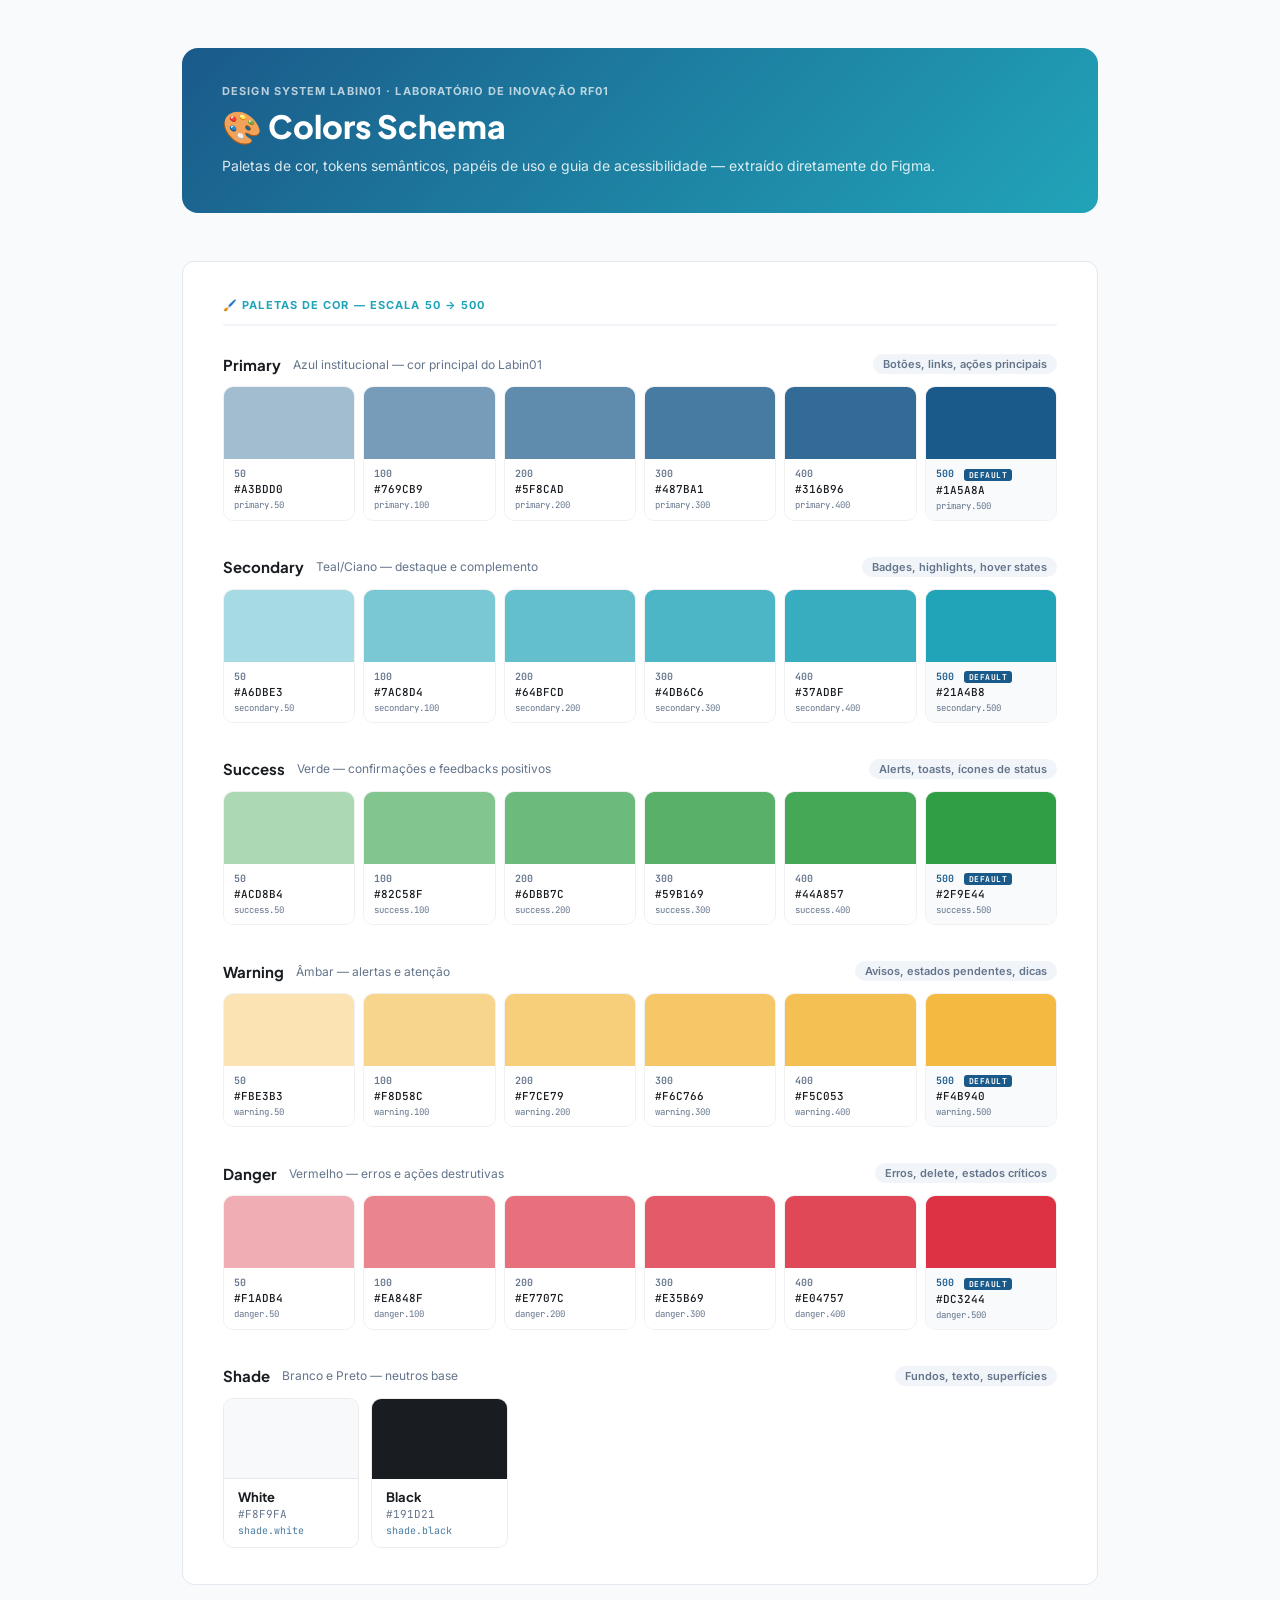
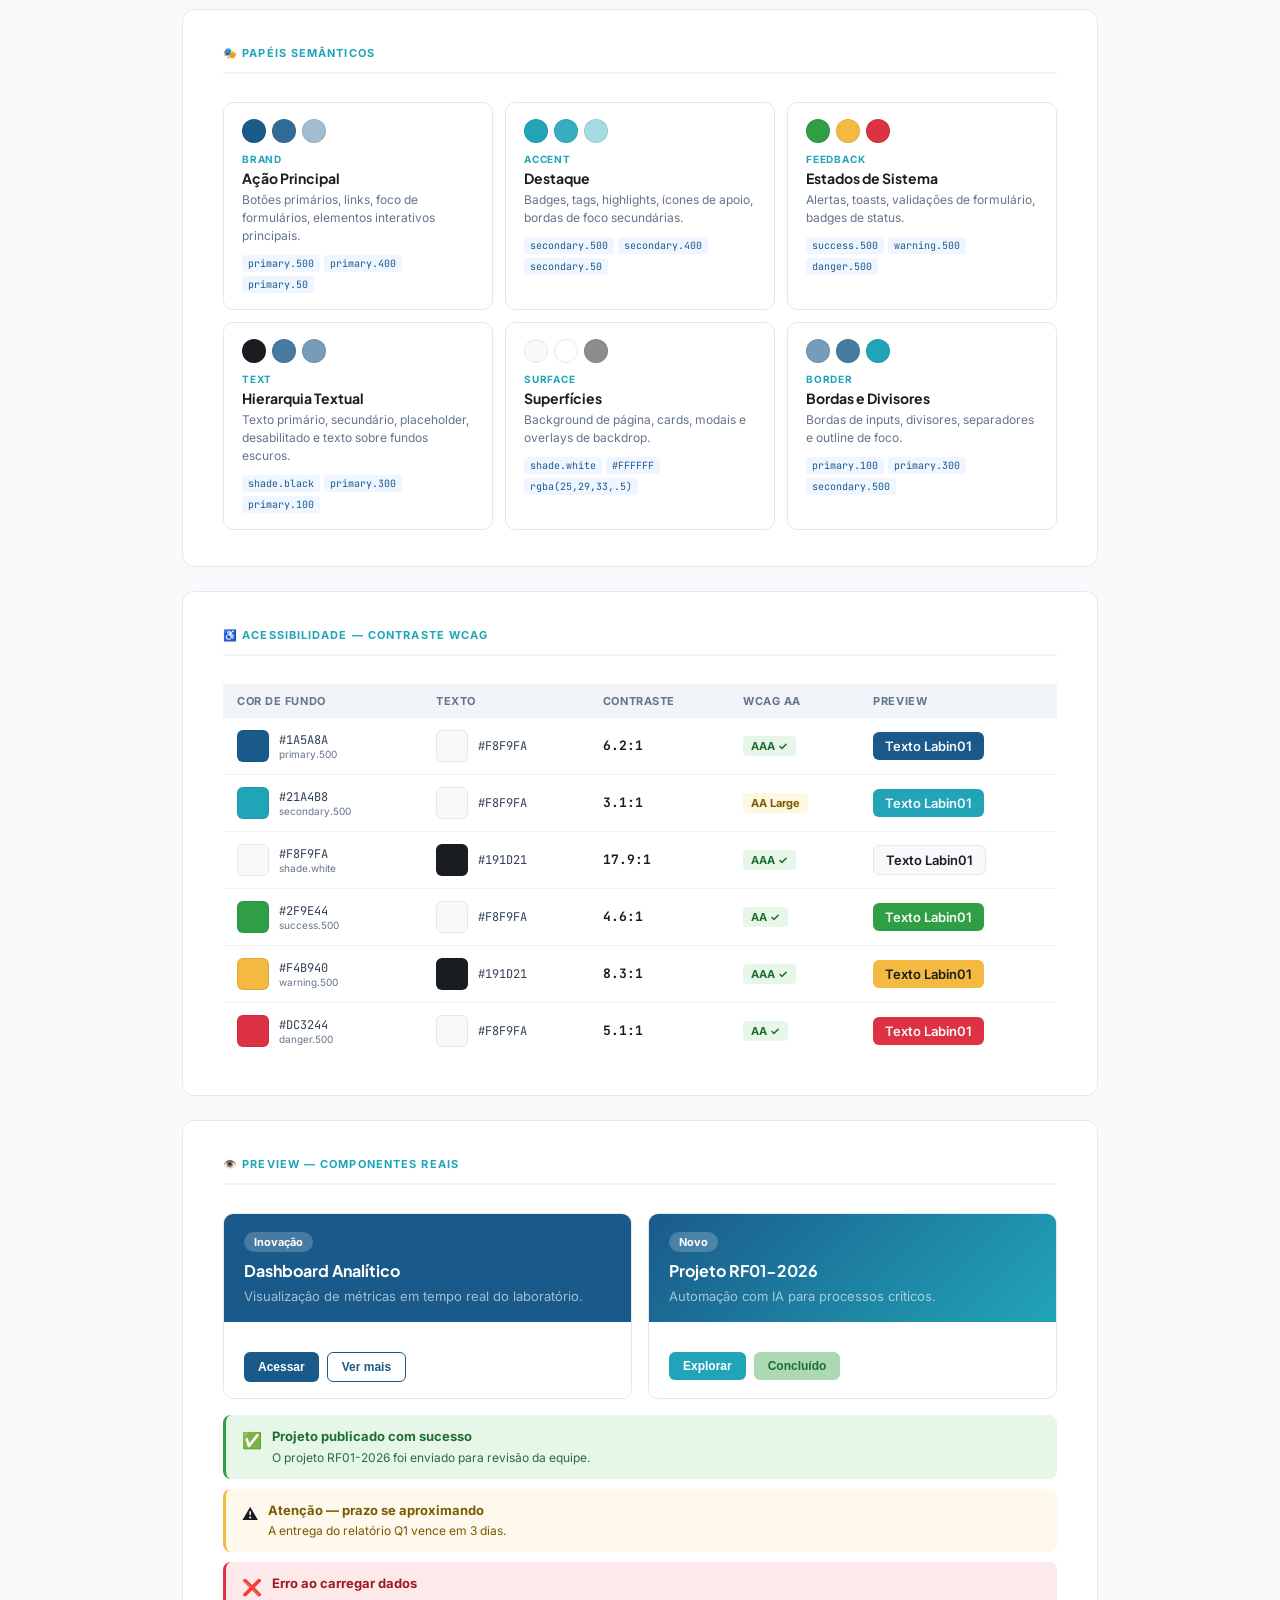
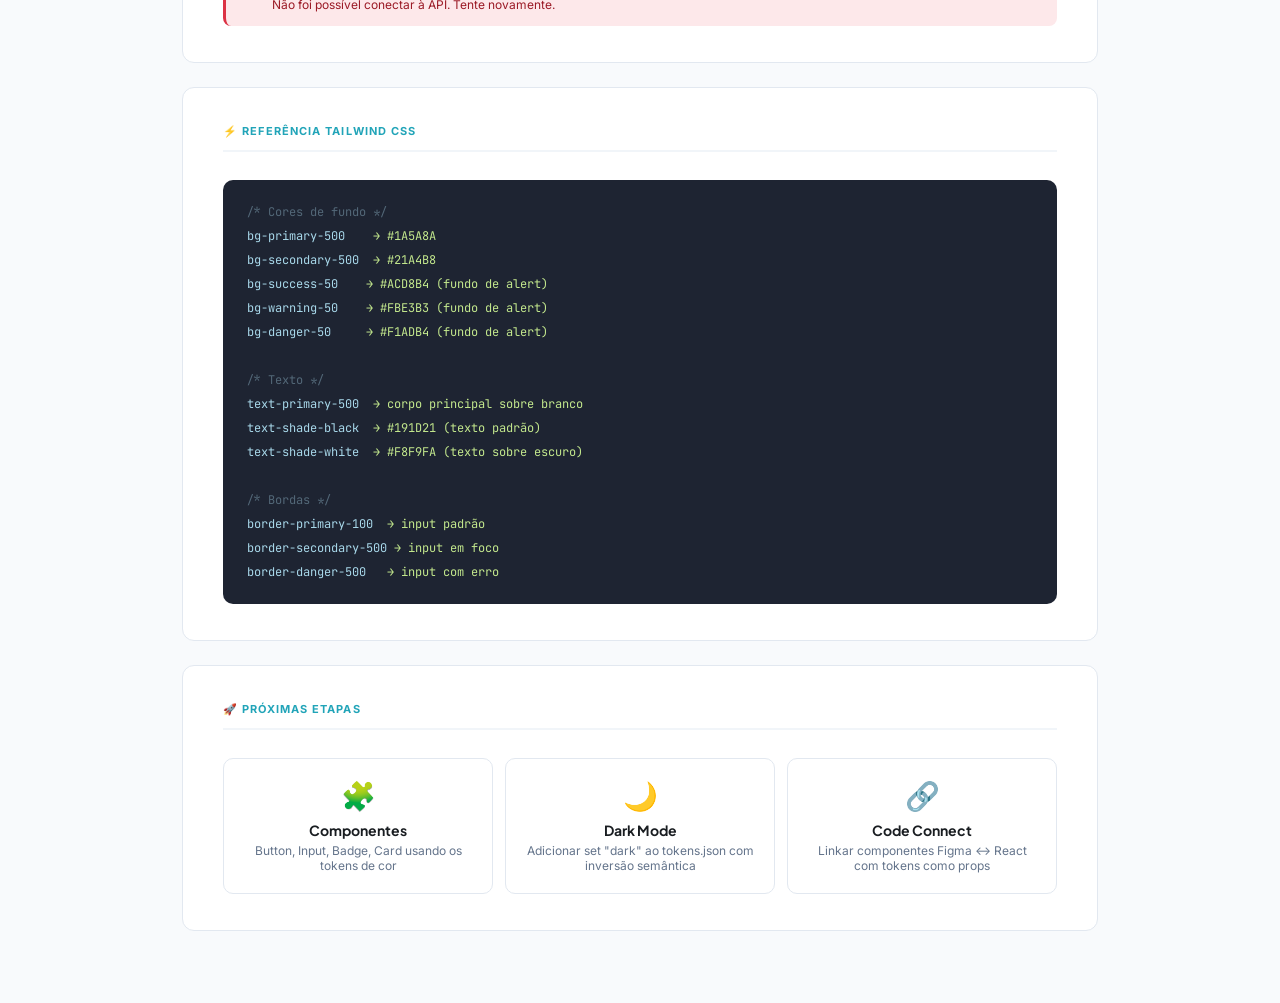
==== ds-pages/colors-schema.html @ 7c52282b "first commit" ====
<!doctype html>
<html lang="pt-BR">
  <head>
    <meta charset="UTF-8" />
    <meta name="viewport" content="width=device-width, initial-scale=1.0" />
    <title>Colors Schema — Design System Labin01</title>
    <link
      href="https://fonts.googleapis.com/css2?family=Inter:wght@300;400;500;600;700;800&family=Plus+Jakarta+Sans:wght@400;500;600;700;800&family=JetBrains+Mono:wght@400;500&display=swap"
      rel="stylesheet"
    />
    <style>
      *,
      *::before,
      *::after {
        box-sizing: border-box;
        margin: 0;
        padding: 0;
      }

      :root {
        --font-h: "Plus Jakarta Sans", sans-serif;
        --font-s: "Inter", sans-serif;
        --font-m: "JetBrains Mono", monospace;
        --black: #191d21;
        --white: #f8f9fa;
        --gray50: #f8fafc;
        --gray100: #f1f5f9;
        --gray200: #e2e8f0;
        --gray500: #64748b;
        --gray700: #334155;

        /* Labin01 Tokens */
        --primary-50: #a3bdd0;
        --primary-100: #769cb9;
        --primary-200: #5f8cad;
        --primary-300: #487ba1;
        --primary-400: #316b96;
        --primary-500: #1a5a8a;

        --secondary-50: #a6dbe3;
        --secondary-100: #7ac8d4;
        --secondary-200: #64bfcd;
        --secondary-300: #4db6c6;
        --secondary-400: #37adbf;
        --secondary-500: #21a4b8;

        --success-50: #acd8b4;
        --success-100: #82c58f;
        --success-200: #6dbb7c;
        --success-300: #59b169;
        --success-400: #44a857;
        --success-500: #2f9e44;

        --warning-50: #fbe3b3;
        --warning-100: #f8d58c;
        --warning-200: #f7ce79;
        --warning-300: #f6c766;
        --warning-400: #f5c053;
        --warning-500: #f4b940;

        --danger-50: #f1adb4;
        --danger-100: #ea848f;
        --danger-200: #e7707c;
        --danger-300: #e35b69;
        --danger-400: #e04757;
        --danger-500: #dc3244;
      }

      body {
        font-family: var(--font-s);
        background: var(--gray50);
        color: var(--black);
        padding: 48px 32px;
        max-width: 980px;
        margin: 0 auto;
      }

      /* ── Header ── */
      .ds-header {
        background: linear-gradient(
          135deg,
          var(--primary-500) 0%,
          var(--secondary-500) 100%
        );
        border-radius: 16px;
        padding: 36px 40px;
        color: white;
        margin-bottom: 48px;
      }
      .ds-header .label {
        font-size: 11px;
        font-weight: 700;
        letter-spacing: 0.1em;
        text-transform: uppercase;
        opacity: 0.7;
        margin-bottom: 8px;
      }
      .ds-header h1 {
        font-family: var(--font-h);
        font-size: 32px;
        font-weight: 800;
      }
      .ds-header p {
        margin-top: 8px;
        opacity: 0.85;
        font-size: 14px;
        line-height: 1.6;
      }

      /* ── Section ── */
      .section {
        background: white;
        border-radius: 12px;
        padding: 36px 40px;
        margin-bottom: 24px;
        border: 1px solid var(--gray200);
      }
      .section-title {
        font-size: 11px;
        font-weight: 700;
        letter-spacing: 0.1em;
        text-transform: uppercase;
        color: var(--secondary-500);
        margin-bottom: 28px;
        padding-bottom: 12px;
        border-bottom: 2px solid var(--gray100);
      }

      /* ── Palette row ── */
      .palette {
        margin-bottom: 36px;
      }
      .palette:last-child {
        margin-bottom: 0;
      }
      .palette-header {
        display: flex;
        align-items: center;
        gap: 12px;
        margin-bottom: 12px;
      }
      .palette-name {
        font-family: var(--font-h);
        font-size: 15px;
        font-weight: 700;
        color: var(--black);
      }
      .palette-desc {
        font-size: 12px;
        color: var(--gray500);
      }
      .palette-use {
        margin-left: auto;
        font-size: 11px;
        font-weight: 600;
        color: var(--gray500);
        background: var(--gray100);
        padding: 3px 10px;
        border-radius: 20px;
      }

      .swatches {
        display: grid;
        grid-template-columns: repeat(6, 1fr);
        gap: 8px;
      }

      .swatch {
        border-radius: 10px;
        overflow: hidden;
        border: 1px solid rgba(0, 0, 0, 0.06);
      }
      .swatch-color {
        height: 72px;
        width: 100%;
      }
      .swatch-info {
        padding: 8px 10px;
        background: white;
      }
      .swatch-scale {
        font-family: var(--font-m);
        font-size: 10px;
        font-weight: 600;
        color: var(--gray500);
      }
      .swatch-hex {
        font-family: var(--font-m);
        font-size: 11px;
        font-weight: 500;
        color: var(--black);
        margin-top: 2px;
      }
      .swatch-token {
        font-family: var(--font-m);
        font-size: 9px;
        color: var(--gray500);
        margin-top: 3px;
        white-space: nowrap;
        overflow: hidden;
        text-overflow: ellipsis;
      }
      .swatch.is-default .swatch-color {
        position: relative;
      }
      .swatch.is-default .swatch-info {
        background: var(--gray50);
      }
      .swatch.is-default .swatch-scale {
        color: var(--primary-500);
      }
      .default-badge {
        display: inline-block;
        font-size: 8px;
        font-weight: 700;
        letter-spacing: 0.06em;
        text-transform: uppercase;
        background: var(--primary-500);
        color: white;
        padding: 1px 5px;
        border-radius: 3px;
        margin-left: 4px;
        vertical-align: middle;
      }

      /* ── Shade special ── */
      .shade-row {
        display: flex;
        gap: 12px;
      }
      .shade-card {
        flex: 1;
        border-radius: 10px;
        overflow: hidden;
        border: 1px solid rgba(0, 0, 0, 0.08);
      }
      .shade-color {
        height: 80px;
      }
      .shade-info {
        padding: 10px 14px;
        background: white;
      }
      .shade-name {
        font-family: var(--font-h);
        font-size: 13px;
        font-weight: 700;
        color: var(--black);
      }
      .shade-hex {
        font-family: var(--font-m);
        font-size: 11px;
        color: var(--gray500);
        margin-top: 2px;
      }
      .shade-token {
        font-family: var(--font-m);
        font-size: 10px;
        color: var(--primary-300);
        margin-top: 3px;
      }

      /* ── Semantic roles ── */
      .roles-grid {
        display: grid;
        grid-template-columns: 1fr 1fr 1fr;
        gap: 12px;
      }
      .role-card {
        border: 1px solid var(--gray200);
        border-radius: 10px;
        padding: 16px 18px;
      }
      .role-dot-row {
        display: flex;
        gap: 6px;
        margin-bottom: 10px;
      }
      .role-dot {
        width: 24px;
        height: 24px;
        border-radius: 50%;
        border: 1px solid rgba(0, 0, 0, 0.08);
      }
      .role-label {
        font-size: 10px;
        font-weight: 700;
        letter-spacing: 0.08em;
        text-transform: uppercase;
        color: var(--secondary-500);
        margin-bottom: 4px;
      }
      .role-title {
        font-family: var(--font-h);
        font-size: 14px;
        font-weight: 700;
        color: var(--black);
        margin-bottom: 4px;
      }
      .role-desc {
        font-size: 12px;
        color: var(--gray500);
        line-height: 1.5;
        margin-bottom: 10px;
      }
      .role-tokens {
        display: flex;
        flex-wrap: wrap;
        gap: 4px;
      }
      .role-token {
        font-family: var(--font-m);
        font-size: 10px;
        background: #f0f6ff;
        color: var(--primary-500);
        padding: 2px 6px;
        border-radius: 3px;
      }

      /* ── Contrast table ── */
      .contrast-table {
        width: 100%;
        border-collapse: collapse;
        font-size: 13px;
      }
      .contrast-table th {
        text-align: left;
        padding: 10px 14px;
        background: var(--gray100);
        font-size: 11px;
        font-weight: 700;
        letter-spacing: 0.05em;
        text-transform: uppercase;
        color: var(--gray500);
      }
      .contrast-table td {
        padding: 12px 14px;
        border-bottom: 1px solid var(--gray100);
        vertical-align: middle;
      }
      .contrast-table tr:last-child td {
        border-bottom: none;
      }
      .contrast-swatch {
        display: flex;
        align-items: center;
        gap: 10px;
      }
      .cs-color {
        width: 32px;
        height: 32px;
        border-radius: 6px;
        border: 1px solid rgba(0, 0, 0, 0.08);
        flex-shrink: 0;
      }
      .cs-hex {
        font-family: var(--font-m);
        font-size: 12px;
        color: var(--gray700);
      }
      .contrast-badge {
        display: inline-block;
        padding: 3px 8px;
        border-radius: 4px;
        font-size: 11px;
        font-weight: 700;
      }
      .badge-aaa {
        background: #e6f7ea;
        color: #1e6e30;
      }
      .badge-aa {
        background: #fff8e1;
        color: #7a5a00;
      }
      .badge-fail {
        background: #fde8ea;
        color: #9b1a26;
      }
      .preview-text {
        padding: 6px 12px;
        border-radius: 6px;
        font-size: 13px;
        font-weight: 600;
        display: inline-block;
      }

      /* ── Usage preview ── */
      .preview-grid {
        display: grid;
        grid-template-columns: 1fr 1fr;
        gap: 16px;
      }
      .prev-card {
        border-radius: 10px;
        overflow: hidden;
        border: 1px solid var(--gray200);
      }
      .prev-header {
        padding: 16px 20px;
      }
      .prev-body {
        padding: 16px 20px;
        background: white;
      }
      .prev-tag {
        display: inline-block;
        font-size: 11px;
        font-weight: 700;
        padding: 3px 10px;
        border-radius: 20px;
        margin-bottom: 8px;
      }
      .prev-title {
        font-family: var(--font-h);
        font-size: 16px;
        font-weight: 700;
        margin-bottom: 6px;
      }
      .prev-text {
        font-size: 13px;
        line-height: 1.5;
        opacity: 0.75;
      }
      .prev-actions {
        display: flex;
        gap: 8px;
        margin-top: 14px;
        flex-wrap: wrap;
      }
      .prev-btn {
        padding: 7px 14px;
        border-radius: 6px;
        font-size: 12px;
        font-weight: 600;
        border: none;
        cursor: pointer;
      }

      /* ── Alerts preview ── */
      .alerts {
        display: flex;
        flex-direction: column;
        gap: 10px;
      }
      .alert {
        display: flex;
        align-items: flex-start;
        gap: 10px;
        padding: 12px 16px;
        border-radius: 8px;
        font-size: 13px;
        line-height: 1.5;
      }
      .alert-icon {
        font-size: 16px;
        flex-shrink: 0;
        margin-top: 1px;
      }
      .alert-title {
        font-weight: 700;
        margin-bottom: 2px;
        font-size: 13px;
      }

      /* ── Next steps ── */
      .next-grid {
        display: grid;
        grid-template-columns: repeat(3, 1fr);
        gap: 12px;
      }
      .next-card {
        background: white;
        border: 1px solid var(--gray200);
        border-radius: 10px;
        padding: 20px;
        text-align: center;
      }
      .next-icon {
        font-size: 28px;
        margin-bottom: 8px;
      }
      .next-title {
        font-family: var(--font-h);
        font-size: 14px;
        font-weight: 700;
        color: var(--black);
        margin-bottom: 4px;
      }
      .next-desc {
        font-size: 12px;
        color: var(--gray500);
      }
    </style>
  </head>
  <body>
    <!-- HEADER -->
    <div class="ds-header">
      <div class="label">
        Design System Labin01 · Laboratório de Inovação RF01
      </div>
      <h1>🎨 Colors Schema</h1>
      <p>
        Paletas de cor, tokens semânticos, papéis de uso e guia de
        acessibilidade — extraído diretamente do Figma.
      </p>
    </div>

    <!-- PALETTES -->
    <div class="section">
      <div class="section-title">🖌️ Paletas de Cor — Escala 50 → 500</div>

      <!-- PRIMARY -->
      <div class="palette">
        <div class="palette-header">
          <div class="palette-name">Primary</div>
          <div class="palette-desc">
            Azul institucional — cor principal do Labin01
          </div>
          <div class="palette-use">Botões, links, ações principais</div>
        </div>
        <div class="swatches">
          <div class="swatch">
            <div class="swatch-color" style="background: #a3bdd0"></div>
            <div class="swatch-info">
              <div class="swatch-scale">50</div>
              <div class="swatch-hex">#A3BDD0</div>
              <div class="swatch-token">primary.50</div>
            </div>
          </div>
          <div class="swatch">
            <div class="swatch-color" style="background: #769cb9"></div>
            <div class="swatch-info">
              <div class="swatch-scale">100</div>
              <div class="swatch-hex">#769CB9</div>
              <div class="swatch-token">primary.100</div>
            </div>
          </div>
          <div class="swatch">
            <div class="swatch-color" style="background: #5f8cad"></div>
            <div class="swatch-info">
              <div class="swatch-scale">200</div>
              <div class="swatch-hex">#5F8CAD</div>
              <div class="swatch-token">primary.200</div>
            </div>
          </div>
          <div class="swatch">
            <div class="swatch-color" style="background: #487ba1"></div>
            <div class="swatch-info">
              <div class="swatch-scale">300</div>
              <div class="swatch-hex">#487BA1</div>
              <div class="swatch-token">primary.300</div>
            </div>
          </div>
          <div class="swatch">
            <div class="swatch-color" style="background: #316b96"></div>
            <div class="swatch-info">
              <div class="swatch-scale">400</div>
              <div class="swatch-hex">#316B96</div>
              <div class="swatch-token">primary.400</div>
            </div>
          </div>
          <div class="swatch is-default">
            <div class="swatch-color" style="background: #1a5a8a"></div>
            <div class="swatch-info">
              <div class="swatch-scale">
                500 <span class="default-badge">default</span>
              </div>
              <div class="swatch-hex">#1A5A8A</div>
              <div class="swatch-token">primary.500</div>
            </div>
          </div>
        </div>
      </div>

      <!-- SECONDARY -->
      <div class="palette">
        <div class="palette-header">
          <div class="palette-name">Secondary</div>
          <div class="palette-desc">Teal/Ciano — destaque e complemento</div>
          <div class="palette-use">Badges, highlights, hover states</div>
        </div>
        <div class="swatches">
          <div class="swatch">
            <div class="swatch-color" style="background: #a6dbe3"></div>
            <div class="swatch-info">
              <div class="swatch-scale">50</div>
              <div class="swatch-hex">#A6DBE3</div>
              <div class="swatch-token">secondary.50</div>
            </div>
          </div>
          <div class="swatch">
            <div class="swatch-color" style="background: #7ac8d4"></div>
            <div class="swatch-info">
              <div class="swatch-scale">100</div>
              <div class="swatch-hex">#7AC8D4</div>
              <div class="swatch-token">secondary.100</div>
            </div>
          </div>
          <div class="swatch">
            <div class="swatch-color" style="background: #64bfcd"></div>
            <div class="swatch-info">
              <div class="swatch-scale">200</div>
              <div class="swatch-hex">#64BFCD</div>
              <div class="swatch-token">secondary.200</div>
            </div>
          </div>
          <div class="swatch">
            <div class="swatch-color" style="background: #4db6c6"></div>
            <div class="swatch-info">
              <div class="swatch-scale">300</div>
              <div class="swatch-hex">#4DB6C6</div>
              <div class="swatch-token">secondary.300</div>
            </div>
          </div>
          <div class="swatch">
            <div class="swatch-color" style="background: #37adbf"></div>
            <div class="swatch-info">
              <div class="swatch-scale">400</div>
              <div class="swatch-hex">#37ADBF</div>
              <div class="swatch-token">secondary.400</div>
            </div>
          </div>
          <div class="swatch is-default">
            <div class="swatch-color" style="background: #21a4b8"></div>
            <div class="swatch-info">
              <div class="swatch-scale">
                500 <span class="default-badge">default</span>
              </div>
              <div class="swatch-hex">#21A4B8</div>
              <div class="swatch-token">secondary.500</div>
            </div>
          </div>
        </div>
      </div>

      <!-- SUCCESS -->
      <div class="palette">
        <div class="palette-header">
          <div class="palette-name">Success</div>
          <div class="palette-desc">
            Verde — confirmações e feedbacks positivos
          </div>
          <div class="palette-use">Alerts, toasts, ícones de status</div>
        </div>
        <div class="swatches">
          <div class="swatch">
            <div class="swatch-color" style="background: #acd8b4"></div>
            <div class="swatch-info">
              <div class="swatch-scale">50</div>
              <div class="swatch-hex">#ACD8B4</div>
              <div class="swatch-token">success.50</div>
            </div>
          </div>
          <div class="swatch">
            <div class="swatch-color" style="background: #82c58f"></div>
            <div class="swatch-info">
              <div class="swatch-scale">100</div>
              <div class="swatch-hex">#82C58F</div>
              <div class="swatch-token">success.100</div>
            </div>
          </div>
          <div class="swatch">
            <div class="swatch-color" style="background: #6dbb7c"></div>
            <div class="swatch-info">
              <div class="swatch-scale">200</div>
              <div class="swatch-hex">#6DBB7C</div>
              <div class="swatch-token">success.200</div>
            </div>
          </div>
          <div class="swatch">
            <div class="swatch-color" style="background: #59b169"></div>
            <div class="swatch-info">
              <div class="swatch-scale">300</div>
              <div class="swatch-hex">#59B169</div>
              <div class="swatch-token">success.300</div>
            </div>
          </div>
          <div class="swatch">
            <div class="swatch-color" style="background: #44a857"></div>
            <div class="swatch-info">
              <div class="swatch-scale">400</div>
              <div class="swatch-hex">#44A857</div>
              <div class="swatch-token">success.400</div>
            </div>
          </div>
          <div class="swatch is-default">
            <div class="swatch-color" style="background: #2f9e44"></div>
            <div class="swatch-info">
              <div class="swatch-scale">
                500 <span class="default-badge">default</span>
              </div>
              <div class="swatch-hex">#2F9E44</div>
              <div class="swatch-token">success.500</div>
            </div>
          </div>
        </div>
      </div>

      <!-- WARNING -->
      <div class="palette">
        <div class="palette-header">
          <div class="palette-name">Warning</div>
          <div class="palette-desc">Âmbar — alertas e atenção</div>
          <div class="palette-use">Avisos, estados pendentes, dicas</div>
        </div>
        <div class="swatches">
          <div class="swatch">
            <div class="swatch-color" style="background: #fbe3b3"></div>
            <div class="swatch-info">
              <div class="swatch-scale">50</div>
              <div class="swatch-hex">#FBE3B3</div>
              <div class="swatch-token">warning.50</div>
            </div>
          </div>
          <div class="swatch">
            <div class="swatch-color" style="background: #f8d58c"></div>
            <div class="swatch-info">
              <div class="swatch-scale">100</div>
              <div class="swatch-hex">#F8D58C</div>
              <div class="swatch-token">warning.100</div>
            </div>
          </div>
          <div class="swatch">
            <div class="swatch-color" style="background: #f7ce79"></div>
            <div class="swatch-info">
              <div class="swatch-scale">200</div>
              <div class="swatch-hex">#F7CE79</div>
              <div class="swatch-token">warning.200</div>
            </div>
          </div>
          <div class="swatch">
            <div class="swatch-color" style="background: #f6c766"></div>
            <div class="swatch-info">
              <div class="swatch-scale">300</div>
              <div class="swatch-hex">#F6C766</div>
              <div class="swatch-token">warning.300</div>
            </div>
          </div>
          <div class="swatch">
            <div class="swatch-color" style="background: #f5c053"></div>
            <div class="swatch-info">
              <div class="swatch-scale">400</div>
              <div class="swatch-hex">#F5C053</div>
              <div class="swatch-token">warning.400</div>
            </div>
          </div>
          <div class="swatch is-default">
            <div class="swatch-color" style="background: #f4b940"></div>
            <div class="swatch-info">
              <div class="swatch-scale">
                500 <span class="default-badge">default</span>
              </div>
              <div class="swatch-hex">#F4B940</div>
              <div class="swatch-token">warning.500</div>
            </div>
          </div>
        </div>
      </div>

      <!-- DANGER -->
      <div class="palette">
        <div class="palette-header">
          <div class="palette-name">Danger</div>
          <div class="palette-desc">Vermelho — erros e ações destrutivas</div>
          <div class="palette-use">Erros, delete, estados críticos</div>
        </div>
        <div class="swatches">
          <div class="swatch">
            <div class="swatch-color" style="background: #f1adb4"></div>
            <div class="swatch-info">
              <div class="swatch-scale">50</div>
              <div class="swatch-hex">#F1ADB4</div>
              <div class="swatch-token">danger.50</div>
            </div>
          </div>
          <div class="swatch">
            <div class="swatch-color" style="background: #ea848f"></div>
            <div class="swatch-info">
              <div class="swatch-scale">100</div>
              <div class="swatch-hex">#EA848F</div>
              <div class="swatch-token">danger.100</div>
            </div>
          </div>
          <div class="swatch">
            <div class="swatch-color" style="background: #e7707c"></div>
            <div class="swatch-info">
              <div class="swatch-scale">200</div>
              <div class="swatch-hex">#E7707C</div>
              <div class="swatch-token">danger.200</div>
            </div>
          </div>
          <div class="swatch">
            <div class="swatch-color" style="background: #e35b69"></div>
            <div class="swatch-info">
              <div class="swatch-scale">300</div>
              <div class="swatch-hex">#E35B69</div>
              <div class="swatch-token">danger.300</div>
            </div>
          </div>
          <div class="swatch">
            <div class="swatch-color" style="background: #e04757"></div>
            <div class="swatch-info">
              <div class="swatch-scale">400</div>
              <div class="swatch-hex">#E04757</div>
              <div class="swatch-token">danger.400</div>
            </div>
          </div>
          <div class="swatch is-default">
            <div class="swatch-color" style="background: #dc3244"></div>
            <div class="swatch-info">
              <div class="swatch-scale">
                500 <span class="default-badge">default</span>
              </div>
              <div class="swatch-hex">#DC3244</div>
              <div class="swatch-token">danger.500</div>
            </div>
          </div>
        </div>
      </div>

      <!-- SHADE -->
      <div class="palette">
        <div class="palette-header">
          <div class="palette-name">Shade</div>
          <div class="palette-desc">Branco e Preto — neutros base</div>
          <div class="palette-use">Fundos, texto, superfícies</div>
        </div>
        <div class="shade-row">
          <div class="shade-card">
            <div
              class="shade-color"
              style="background: #f8f9fa; border-bottom: 1px solid #e2e8f0"
            ></div>
            <div class="shade-info">
              <div class="shade-name">White</div>
              <div class="shade-hex">#F8F9FA</div>
              <div class="shade-token">shade.white</div>
            </div>
          </div>
          <div class="shade-card">
            <div class="shade-color" style="background: #191d21"></div>
            <div class="shade-info">
              <div class="shade-name">Black</div>
              <div class="shade-hex">#191D21</div>
              <div class="shade-token">shade.black</div>
            </div>
          </div>
          <div style="flex: 4"></div>
        </div>
      </div>
    </div>

    <!-- SEMANTIC ROLES -->
    <div class="section">
      <div class="section-title">🎭 Papéis Semânticos</div>
      <div class="roles-grid">
        <div class="role-card">
          <div class="role-dot-row">
            <div class="role-dot" style="background: #1a5a8a"></div>
            <div class="role-dot" style="background: #316b96"></div>
            <div class="role-dot" style="background: #a3bdd0"></div>
          </div>
          <div class="role-label">Brand</div>
          <div class="role-title">Ação Principal</div>
          <div class="role-desc">
            Botões primários, links, foco de formulários, elementos interativos
            principais.
          </div>
          <div class="role-tokens">
            <span class="role-token">primary.500</span>
            <span class="role-token">primary.400</span>
            <span class="role-token">primary.50</span>
          </div>
        </div>
        <div class="role-card">
          <div class="role-dot-row">
            <div class="role-dot" style="background: #21a4b8"></div>
            <div class="role-dot" style="background: #37adbf"></div>
            <div class="role-dot" style="background: #a6dbe3"></div>
          </div>
          <div class="role-label">Accent</div>
          <div class="role-title">Destaque</div>
          <div class="role-desc">
            Badges, tags, highlights, ícones de apoio, bordas de foco
            secundárias.
          </div>
          <div class="role-tokens">
            <span class="role-token">secondary.500</span>
            <span class="role-token">secondary.400</span>
            <span class="role-token">secondary.50</span>
          </div>
        </div>
        <div class="role-card">
          <div class="role-dot-row">
            <div class="role-dot" style="background: #2f9e44"></div>
            <div class="role-dot" style="background: #f4b940"></div>
            <div class="role-dot" style="background: #dc3244"></div>
          </div>
          <div class="role-label">Feedback</div>
          <div class="role-title">Estados de Sistema</div>
          <div class="role-desc">
            Alertas, toasts, validações de formulário, badges de status.
          </div>
          <div class="role-tokens">
            <span class="role-token">success.500</span>
            <span class="role-token">warning.500</span>
            <span class="role-token">danger.500</span>
          </div>
        </div>
        <div class="role-card">
          <div class="role-dot-row">
            <div class="role-dot" style="background: #191d21"></div>
            <div class="role-dot" style="background: #487ba1"></div>
            <div class="role-dot" style="background: #769cb9"></div>
          </div>
          <div class="role-label">Text</div>
          <div class="role-title">Hierarquia Textual</div>
          <div class="role-desc">
            Texto primário, secundário, placeholder, desabilitado e texto sobre
            fundos escuros.
          </div>
          <div class="role-tokens">
            <span class="role-token">shade.black</span>
            <span class="role-token">primary.300</span>
            <span class="role-token">primary.100</span>
          </div>
        </div>
        <div class="role-card">
          <div class="role-dot-row">
            <div
              class="role-dot"
              style="background: #f8f9fa; border: 1px solid #e2e8f0"
            ></div>
            <div
              class="role-dot"
              style="background: #ffffff; border: 1px solid #e2e8f0"
            ></div>
            <div
              class="role-dot"
              style="background: rgba(25, 29, 33, 0.5)"
            ></div>
          </div>
          <div class="role-label">Surface</div>
          <div class="role-title">Superfícies</div>
          <div class="role-desc">
            Background de página, cards, modais e overlays de backdrop.
          </div>
          <div class="role-tokens">
            <span class="role-token">shade.white</span>
            <span class="role-token">#FFFFFF</span>
            <span class="role-token">rgba(25,29,33,.5)</span>
          </div>
        </div>
        <div class="role-card">
          <div class="role-dot-row">
            <div class="role-dot" style="background: #769cb9"></div>
            <div class="role-dot" style="background: #487ba1"></div>
            <div class="role-dot" style="background: #21a4b8"></div>
          </div>
          <div class="role-label">Border</div>
          <div class="role-title">Bordas e Divisores</div>
          <div class="role-desc">
            Bordas de inputs, divisores, separadores e outline de foco.
          </div>
          <div class="role-tokens">
            <span class="role-token">primary.100</span>
            <span class="role-token">primary.300</span>
            <span class="role-token">secondary.500</span>
          </div>
        </div>
      </div>
    </div>

    <!-- CONTRAST / ACESSIBILIDADE -->
    <div class="section">
      <div class="section-title">♿ Acessibilidade — Contraste WCAG</div>
      <table class="contrast-table">
        <thead>
          <tr>
            <th>Cor de Fundo</th>
            <th>Texto</th>
            <th>Contraste</th>
            <th>WCAG AA</th>
            <th>Preview</th>
          </tr>
        </thead>
        <tbody>
          <tr>
            <td>
              <div class="contrast-swatch">
                <div class="cs-color" style="background: #1a5a8a"></div>
                <div>
                  <div class="cs-hex">#1A5A8A</div>
                  <div style="font-size: 10px; color: var(--gray500)">
                    primary.500
                  </div>
                </div>
              </div>
            </td>
            <td>
              <div class="contrast-swatch">
                <div
                  class="cs-color"
                  style="background: #f8f9fa; border: 1px solid #e2e8f0"
                ></div>
                <div class="cs-hex">#F8F9FA</div>
              </div>
            </td>
            <td style="font-family: var(--font-m); font-weight: 700">6.2:1</td>
            <td><span class="contrast-badge badge-aaa">AAA ✓</span></td>
            <td>
              <span
                class="preview-text"
                style="background: #1a5a8a; color: #f8f9fa"
                >Texto Labin01</span
              >
            </td>
          </tr>
          <tr>
            <td>
              <div class="contrast-swatch">
                <div class="cs-color" style="background: #21a4b8"></div>
                <div>
                  <div class="cs-hex">#21A4B8</div>
                  <div style="font-size: 10px; color: var(--gray500)">
                    secondary.500
                  </div>
                </div>
              </div>
            </td>
            <td>
              <div class="contrast-swatch">
                <div
                  class="cs-color"
                  style="background: #f8f9fa; border: 1px solid #e2e8f0"
                ></div>
                <div class="cs-hex">#F8F9FA</div>
              </div>
            </td>
            <td style="font-family: var(--font-m); font-weight: 700">3.1:1</td>
            <td><span class="contrast-badge badge-aa">AA Large</span></td>
            <td>
              <span
                class="preview-text"
                style="background: #21a4b8; color: #f8f9fa"
                >Texto Labin01</span
              >
            </td>
          </tr>
          <tr>
            <td>
              <div class="contrast-swatch">
                <div
                  class="cs-color"
                  style="background: #f8f9fa; border: 1px solid #e2e8f0"
                ></div>
                <div>
                  <div class="cs-hex">#F8F9FA</div>
                  <div style="font-size: 10px; color: var(--gray500)">
                    shade.white
                  </div>
                </div>
              </div>
            </td>
            <td>
              <div class="contrast-swatch">
                <div class="cs-color" style="background: #191d21"></div>
                <div class="cs-hex">#191D21</div>
              </div>
            </td>
            <td style="font-family: var(--font-m); font-weight: 700">17.9:1</td>
            <td><span class="contrast-badge badge-aaa">AAA ✓</span></td>
            <td>
              <span
                class="preview-text"
                style="
                  background: #f8f9fa;
                  color: #191d21;
                  border: 1px solid #e2e8f0;
                "
                >Texto Labin01</span
              >
            </td>
          </tr>
          <tr>
            <td>
              <div class="contrast-swatch">
                <div class="cs-color" style="background: #2f9e44"></div>
                <div>
                  <div class="cs-hex">#2F9E44</div>
                  <div style="font-size: 10px; color: var(--gray500)">
                    success.500
                  </div>
                </div>
              </div>
            </td>
            <td>
              <div class="contrast-swatch">
                <div
                  class="cs-color"
                  style="background: #f8f9fa; border: 1px solid #e2e8f0"
                ></div>
                <div class="cs-hex">#F8F9FA</div>
              </div>
            </td>
            <td style="font-family: var(--font-m); font-weight: 700">4.6:1</td>
            <td><span class="contrast-badge badge-aaa">AA ✓</span></td>
            <td>
              <span
                class="preview-text"
                style="background: #2f9e44; color: #f8f9fa"
                >Texto Labin01</span
              >
            </td>
          </tr>
          <tr>
            <td>
              <div class="contrast-swatch">
                <div class="cs-color" style="background: #f4b940"></div>
                <div>
                  <div class="cs-hex">#F4B940</div>
                  <div style="font-size: 10px; color: var(--gray500)">
                    warning.500
                  </div>
                </div>
              </div>
            </td>
            <td>
              <div class="contrast-swatch">
                <div class="cs-color" style="background: #191d21"></div>
                <div class="cs-hex">#191D21</div>
              </div>
            </td>
            <td style="font-family: var(--font-m); font-weight: 700">8.3:1</td>
            <td><span class="contrast-badge badge-aaa">AAA ✓</span></td>
            <td>
              <span
                class="preview-text"
                style="background: #f4b940; color: #191d21"
                >Texto Labin01</span
              >
            </td>
          </tr>
          <tr>
            <td>
              <div class="contrast-swatch">
                <div class="cs-color" style="background: #dc3244"></div>
                <div>
                  <div class="cs-hex">#DC3244</div>
                  <div style="font-size: 10px; color: var(--gray500)">
                    danger.500
                  </div>
                </div>
              </div>
            </td>
            <td>
              <div class="contrast-swatch">
                <div
                  class="cs-color"
                  style="background: #f8f9fa; border: 1px solid #e2e8f0"
                ></div>
                <div class="cs-hex">#F8F9FA</div>
              </div>
            </td>
            <td style="font-family: var(--font-m); font-weight: 700">5.1:1</td>
            <td><span class="contrast-badge badge-aaa">AA ✓</span></td>
            <td>
              <span
                class="preview-text"
                style="background: #dc3244; color: #f8f9fa"
                >Texto Labin01</span
              >
            </td>
          </tr>
        </tbody>
      </table>
    </div>

    <!-- USAGE PREVIEW -->
    <div class="section">
      <div class="section-title">👁️ Preview — Componentes Reais</div>
      <div class="preview-grid">
        <!-- Card Primary -->
        <div class="prev-card">
          <div class="prev-header" style="background: #1a5a8a; color: white">
            <span
              class="prev-tag"
              style="background: rgba(255, 255, 255, 0.2); color: white"
              >Inovação</span
            >
            <div class="prev-title" style="color: white">
              Dashboard Analítico
            </div>
            <div class="prev-text" style="color: rgba(255, 255, 255, 0.8)">
              Visualização de métricas em tempo real do laboratório.
            </div>
          </div>
          <div class="prev-body">
            <div class="prev-actions">
              <button
                class="prev-btn"
                style="background: #1a5a8a; color: white"
              >
                Acessar
              </button>
              <button
                class="prev-btn"
                style="
                  background: transparent;
                  border: 1.5px solid #1a5a8a;
                  color: #1a5a8a;
                "
              >
                Ver mais
              </button>
            </div>
          </div>
        </div>

        <!-- Card Secondary -->
        <div class="prev-card">
          <div
            class="prev-header"
            style="
              background: linear-gradient(135deg, #1a5a8a, #21a4b8);
              color: white;
            "
          >
            <span
              class="prev-tag"
              style="background: rgba(255, 255, 255, 0.2); color: white"
              >Novo</span
            >
            <div class="prev-title" style="color: white">Projeto RF01-2026</div>
            <div class="prev-text" style="color: rgba(255, 255, 255, 0.8)">
              Automação com IA para processos críticos.
            </div>
          </div>
          <div class="prev-body">
            <div class="prev-actions">
              <button
                class="prev-btn"
                style="background: #21a4b8; color: white"
              >
                Explorar
              </button>
              <button
                class="prev-btn"
                style="background: #acd8b4; color: #1e6e30"
              >
                Concluído
              </button>
            </div>
          </div>
        </div>
      </div>

      <!-- Alerts -->
      <div class="alerts" style="margin-top: 16px">
        <div
          class="alert"
          style="background: #e6f7ea; border-left: 3px solid #2f9e44"
        >
          <div class="alert-icon">✅</div>
          <div>
            <div class="alert-title" style="color: #1e6e30">
              Projeto publicado com sucesso
            </div>
            <div style="color: #2d6a3f; font-size: 12px">
              O projeto RF01-2026 foi enviado para revisão da equipe.
            </div>
          </div>
        </div>
        <div
          class="alert"
          style="background: #fef9ec; border-left: 3px solid #f4b940"
        >
          <div class="alert-icon">⚠️</div>
          <div>
            <div class="alert-title" style="color: #7a5a00">
              Atenção — prazo se aproximando
            </div>
            <div style="color: #7a5a00; font-size: 12px">
              A entrega do relatório Q1 vence em 3 dias.
            </div>
          </div>
        </div>
        <div
          class="alert"
          style="background: #fde8ea; border-left: 3px solid #dc3244"
        >
          <div class="alert-icon">❌</div>
          <div>
            <div class="alert-title" style="color: #9b1a26">
              Erro ao carregar dados
            </div>
            <div style="color: #9b1a26; font-size: 12px">
              Não foi possível conectar à API. Tente novamente.
            </div>
          </div>
        </div>
      </div>
    </div>

    <!-- TAILWIND REFERENCE -->
    <div class="section">
      <div class="section-title">⚡ Referência Tailwind CSS</div>
      <div
        style="
          font-family: var(--font-m);
          font-size: 12px;
          background: #1e2432;
          color: #a8d8ea;
          padding: 20px 24px;
          border-radius: 10px;
          line-height: 2;
        "
      >
        <span style="color: #536878">/* Cores de fundo */</span><br />
        bg-primary-500 &nbsp;&nbsp;&nbsp;<span style="color: #c3e88d"
          >→ #1A5A8A</span
        ><br />
        bg-secondary-500 &nbsp;<span style="color: #c3e88d">→ #21A4B8</span
        ><br />
        bg-success-50 &nbsp;&nbsp;&nbsp;<span style="color: #c3e88d"
          >→ #ACD8B4 (fundo de alert)</span
        ><br />
        bg-warning-50 &nbsp;&nbsp;&nbsp;<span style="color: #c3e88d"
          >→ #FBE3B3 (fundo de alert)</span
        ><br />
        bg-danger-50 &nbsp;&nbsp;&nbsp;&nbsp;<span style="color: #c3e88d"
          >→ #F1ADB4 (fundo de alert)</span
        ><br /><br />
        <span style="color: #536878">/* Texto */</span><br />
        text-primary-500 &nbsp;<span style="color: #c3e88d"
          >→ corpo principal sobre branco</span
        ><br />
        text-shade-black &nbsp;<span style="color: #c3e88d"
          >→ #191D21 (texto padrão)</span
        ><br />
        text-shade-white &nbsp;<span style="color: #c3e88d"
          >→ #F8F9FA (texto sobre escuro)</span
        ><br /><br />
        <span style="color: #536878">/* Bordas */</span><br />
        border-primary-100 &nbsp;<span style="color: #c3e88d"
          >→ input padrão</span
        ><br />
        border-secondary-500 <span style="color: #c3e88d">→ input em foco</span
        ><br />
        border-danger-500 &nbsp;&nbsp;<span style="color: #c3e88d"
          >→ input com erro</span
        >
      </div>
    </div>

    <!-- NEXT STEPS -->
    <div class="section">
      <div class="section-title">🚀 Próximas Etapas</div>
      <div class="next-grid">
        <div class="next-card">
          <div class="next-icon">🧩</div>
          <div class="next-title">Componentes</div>
          <div class="next-desc">
            Button, Input, Badge, Card usando os tokens de cor
          </div>
        </div>
        <div class="next-card">
          <div class="next-icon">🌙</div>
          <div class="next-title">Dark Mode</div>
          <div class="next-desc">
            Adicionar set "dark" ao tokens.json com inversão semântica
          </div>
        </div>
        <div class="next-card">
          <div class="next-icon">🔗</div>
          <div class="next-title">Code Connect</div>
          <div class="next-desc">
            Linkar componentes Figma ↔ React com tokens como props
          </div>
        </div>
      </div>
    </div>
  </body>
</html>
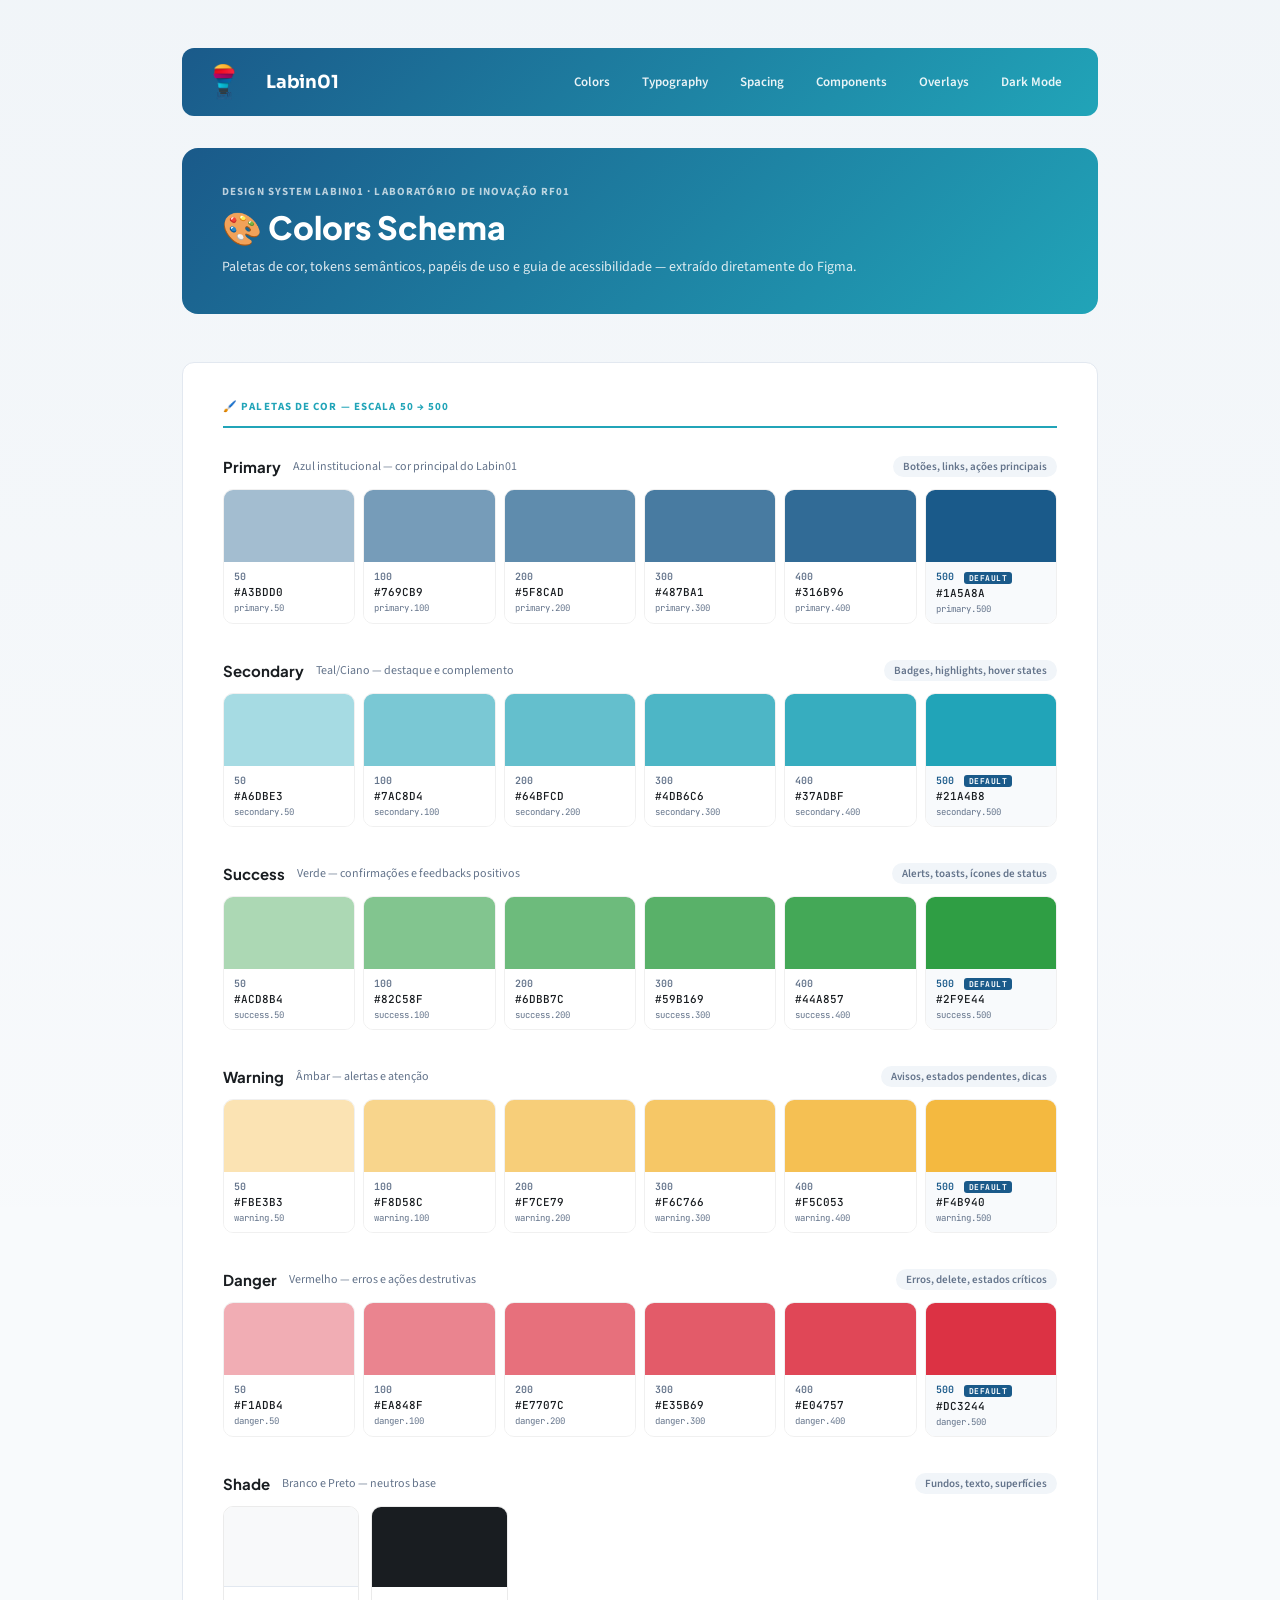
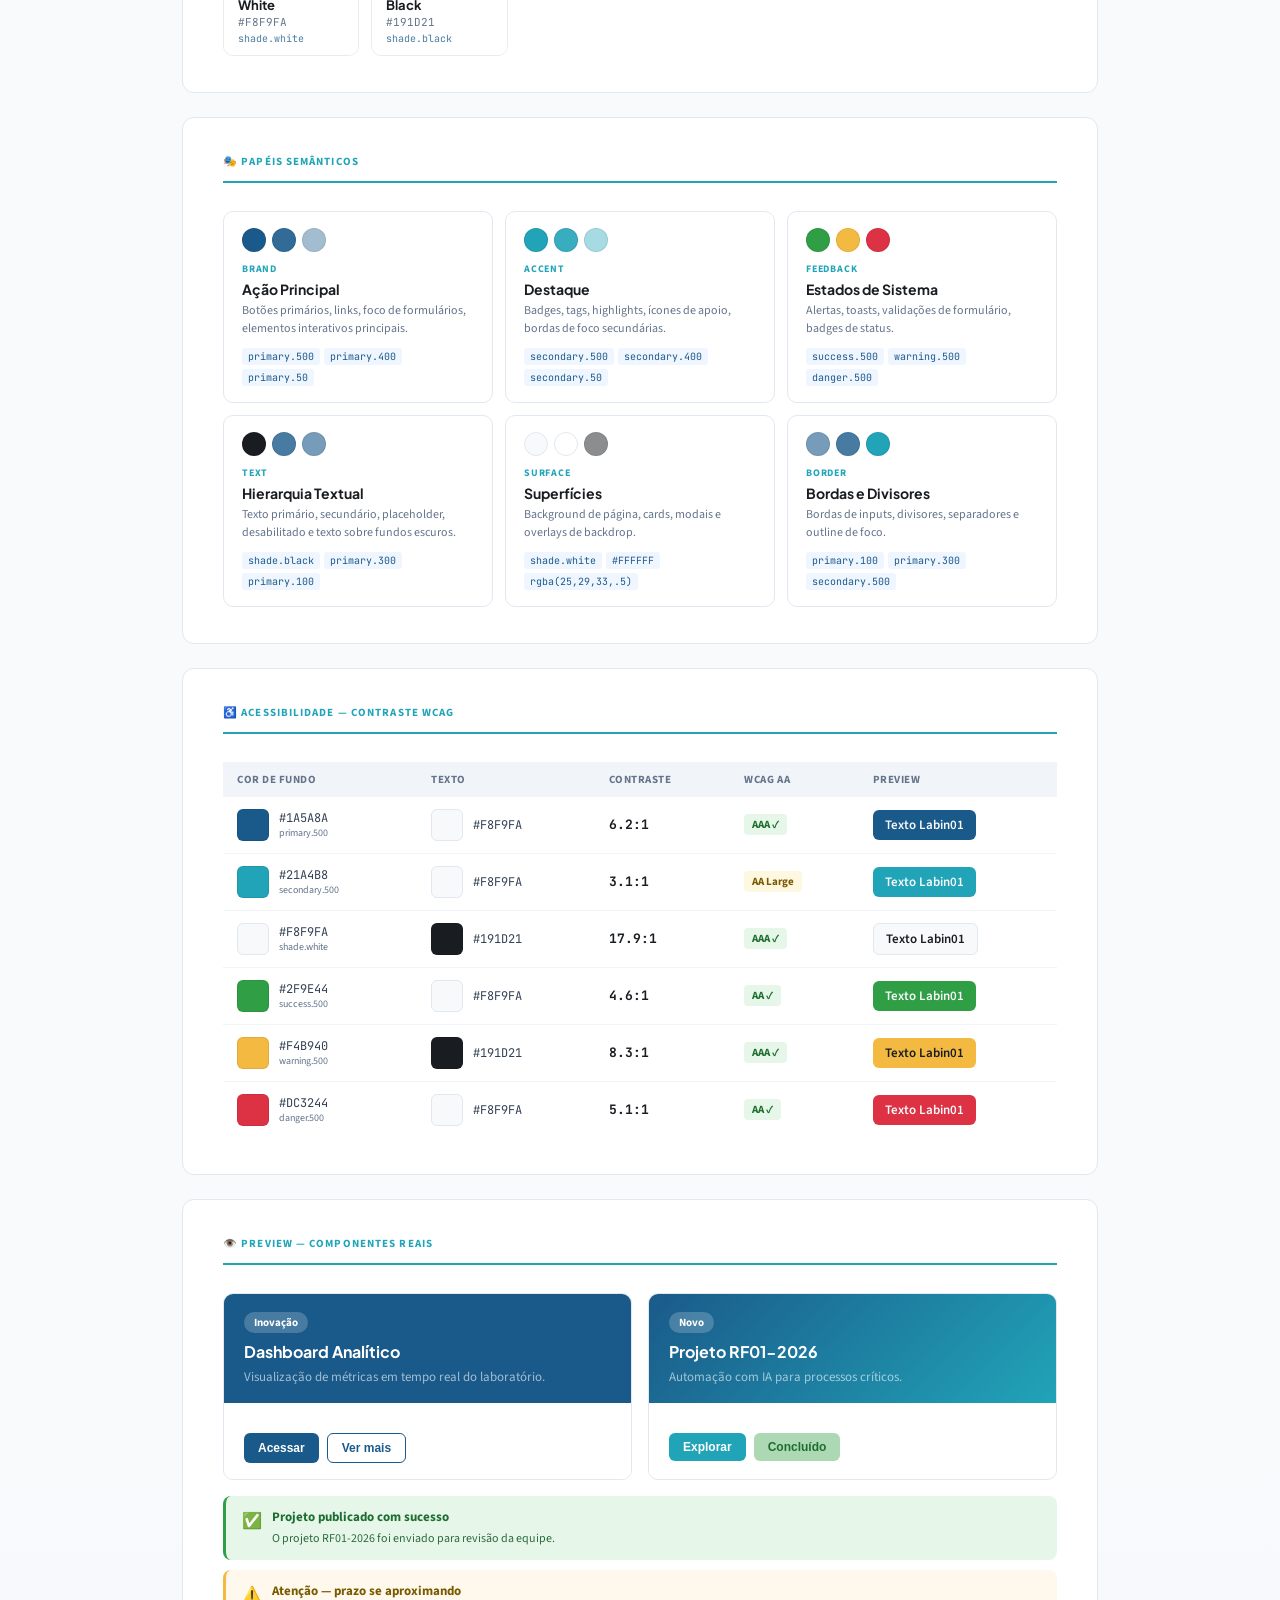
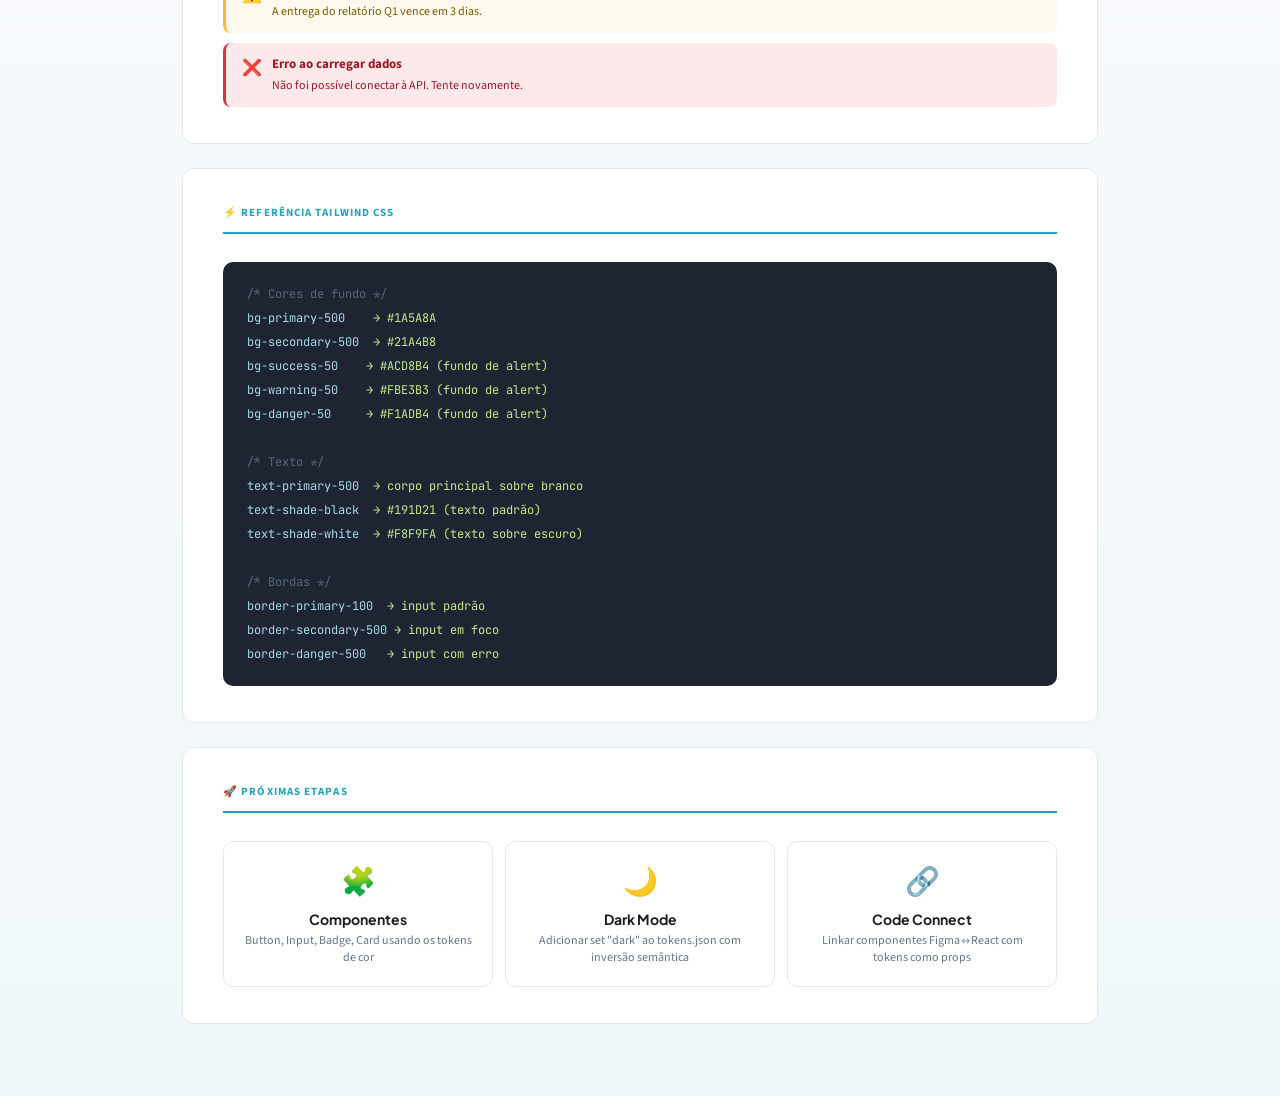
==== commit 46ed8fa2: "Add logo and design direction document; update styles and typography across pages" ====
--- a/ds-pages/colors-schema.html
+++ b/ds-pages/colors-schema.html
@@ -5,9 +5,10 @@
     <meta name="viewport" content="width=device-width, initial-scale=1.0" />
     <title>Colors Schema — Design System Labin01</title>
     <link
-      href="https://fonts.googleapis.com/css2?family=Inter:wght@300;400;500;600;700;800&family=Plus+Jakarta+Sans:wght@400;500;600;700;800&family=JetBrains+Mono:wght@400;500&display=swap"
+      href="https://fonts.googleapis.com/css2?family=Sora:wght@400;500;600;700;800&family=Plus+Jakarta+Sans:wght@400;500;600;700;800&family=Source+Sans+3:wght@300;400;500;600;700&family=JetBrains+Mono:wght@400;500&display=swap"
       rel="stylesheet"
     />
+    <link href="shared.css" rel="stylesheet" />
     <style>
       *,
       *::before,
@@ -19,7 +20,7 @@
 
       :root {
         --font-h: "Plus Jakarta Sans", sans-serif;
-        --font-s: "Inter", sans-serif;
+        --font-body: "Source Sans 3", sans-serif;
         --font-m: "JetBrains Mono", monospace;
         --black: #191d21;
         --white: #f8f9fa;
@@ -67,8 +68,7 @@
       }
 
       body {
-        font-family: var(--font-s);
-        background: var(--gray50);
+        font-family: var(--font-body);
         color: var(--black);
         padding: 48px 32px;
         max-width: 980px;
@@ -123,7 +123,7 @@
         color: var(--secondary-500);
         margin-bottom: 28px;
         padding-bottom: 12px;
-        border-bottom: 2px solid var(--gray100);
+        border-bottom: 2px solid var(--secondary-500);
       }
 
       /* ── Palette row ── */
@@ -494,6 +494,18 @@
     </style>
   </head>
   <body>
+    <nav class="ds-nav">
+      <img src="../logo-labin.png" alt="Labin01 Logo" class="ds-nav-logo" />
+      <a href="index.html" class="ds-nav-home">Labin01</a>
+      <div class="ds-nav-links">
+        <a href="colors-schema.html">Colors</a>
+        <a href="typography.html">Typography</a>
+        <a href="spacing-elevation.html">Spacing</a>
+        <a href="components.html">Components</a>
+        <a href="overlays.html">Overlays</a>
+        <a href="dark-mode-guide.html">Dark Mode</a>
+      </div>
+    </nav>
     <!-- HEADER -->
     <div class="ds-header">
       <div class="label">
--- a/ds-pages/shared.css
+++ b/ds-pages/shared.css
@@ -0,0 +1,85 @@
+/* Labin01 Design System — Shared styles (frontend-design skill) */
+
+:root {
+  --font-display: "Sora", sans-serif;
+  --font-h: "Plus Jakarta Sans", sans-serif;
+  --font-body: "Source Sans 3", sans-serif;
+  --font-m: "JetBrains Mono", monospace;
+  --primary-500: #1a5a8a;
+  --secondary-500: #21a4b8;
+}
+
+body {
+  font-family: var(--font-body);
+  background: linear-gradient(
+      180deg,
+      rgba(26, 90, 138, 0.03) 0%,
+      transparent 30%,
+      transparent 70%,
+      rgba(33, 164, 184, 0.04) 100%
+    ),
+    var(--gray50, #f8fafc);
+}
+
+.ds-nav {
+  background: linear-gradient(
+    135deg,
+    var(--primary-500) 0%,
+    var(--secondary-500) 100%
+  );
+  border-radius: 12px;
+  padding: 16px 24px;
+  margin-bottom: 32px;
+  display: flex;
+  align-items: center;
+  gap: 24px;
+  flex-wrap: wrap;
+}
+
+.ds-nav-logo {
+  width: 36px;
+  height: 36px;
+  object-fit: contain;
+}
+
+.ds-nav-home {
+  font-family: var(--font-display);
+  font-size: 18px;
+  font-weight: 700;
+  color: white;
+  text-decoration: none;
+  letter-spacing: -0.01em;
+}
+
+.ds-nav-home:hover {
+  opacity: 0.9;
+}
+
+.ds-nav-links {
+  display: flex;
+  gap: 8px;
+  flex-wrap: wrap;
+  margin-left: auto;
+}
+
+.ds-nav-links a {
+  font-size: 13px;
+  font-weight: 600;
+  color: rgba(255, 255, 255, 0.9);
+  text-decoration: none;
+  padding: 6px 12px;
+  border-radius: 6px;
+  transition: background 0.2s;
+}
+
+.ds-nav-links a:hover {
+  background: rgba(255, 255, 255, 0.15);
+}
+
+.section-title {
+  border-bottom: 2px solid var(--secondary-500);
+}
+
+.ds-header h1 {
+  font-family: var(--font-display);
+}
